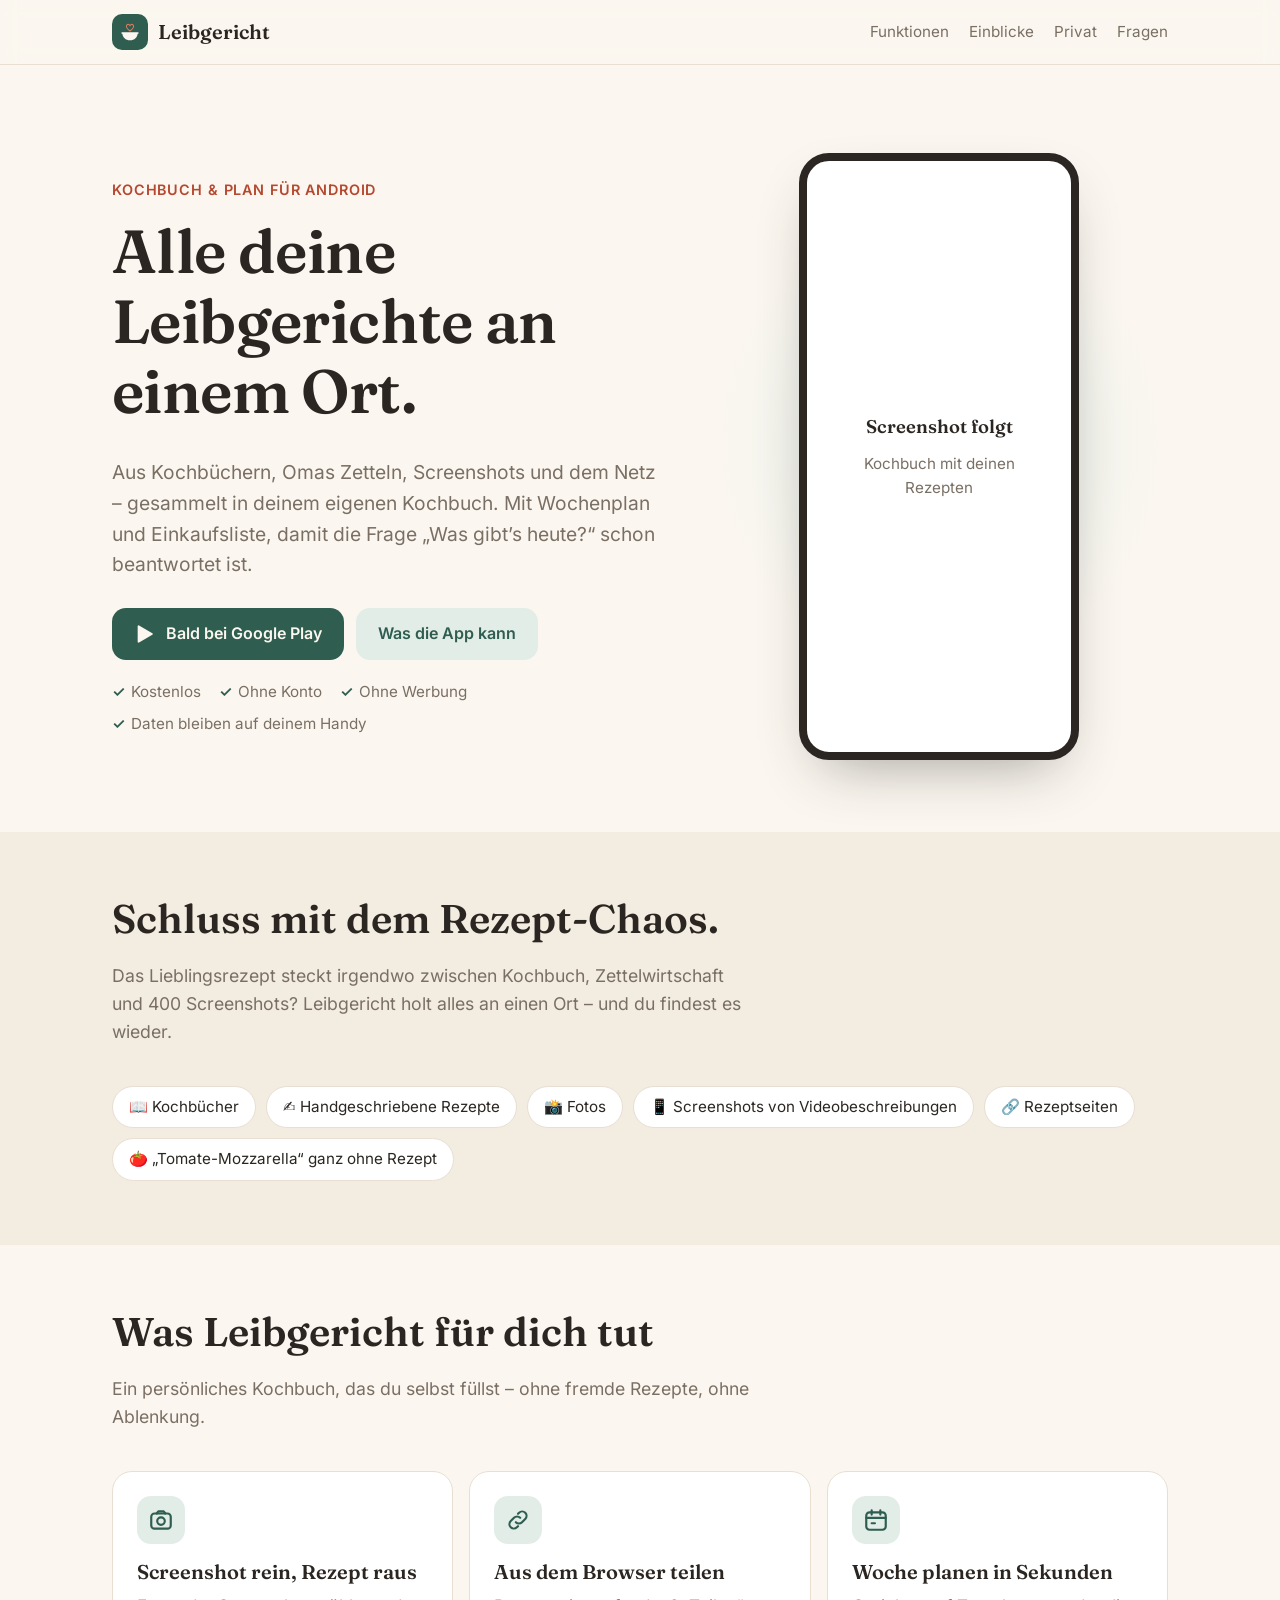
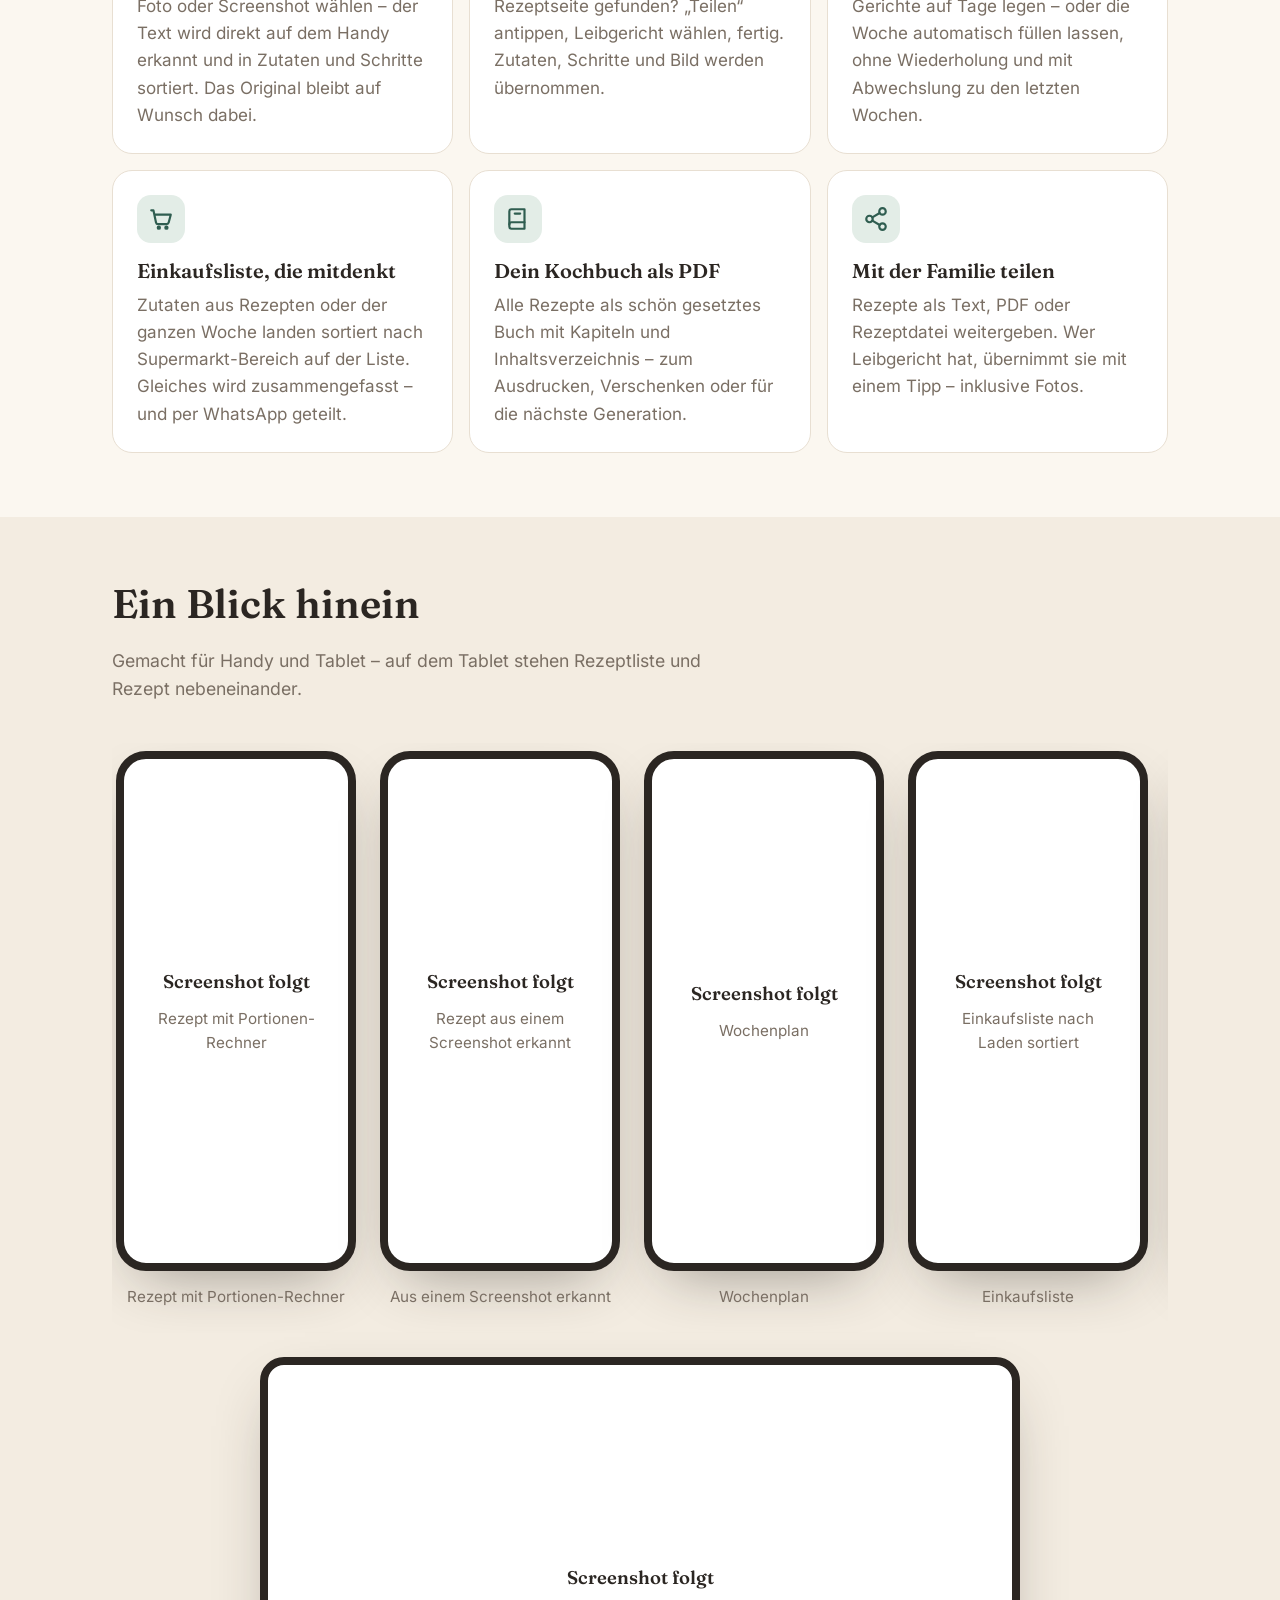
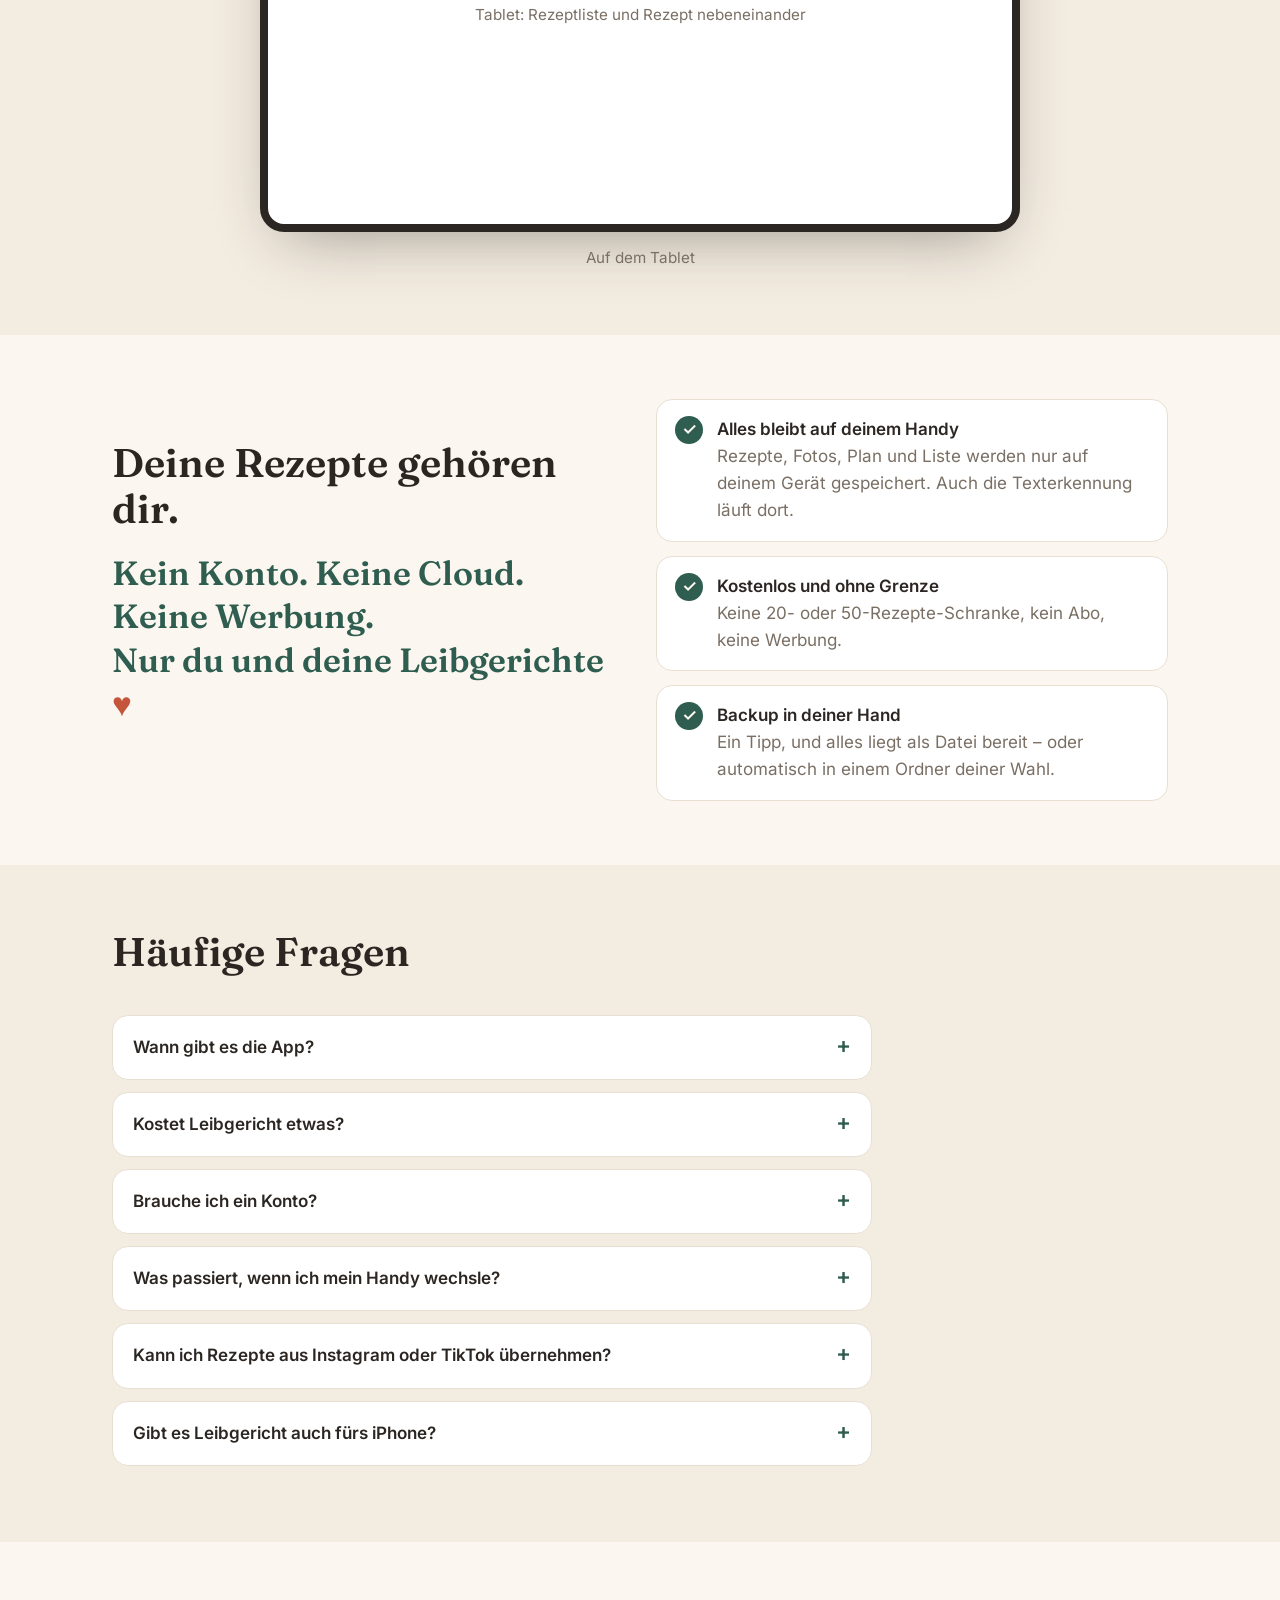
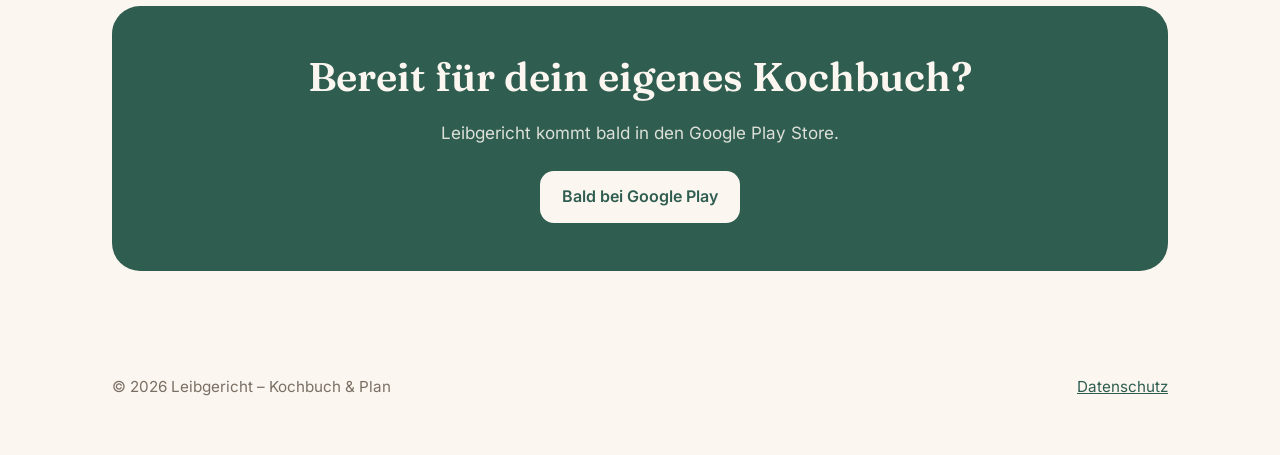
==== index.html @ 76343cdd "Erste Version der Landingpage und Datenschutzerklärung (Entwurf) Responsive Seite (Handy bis Desktop" ====
<!doctype html>
<html lang="de">
<head>
  <meta charset="utf-8">
  <meta name="viewport" content="width=device-width, initial-scale=1">
  <title>Leibgericht – Kochbuch &amp; Plan</title>
  <meta name="description" content="Alle deine Rezepte an einem Ort: aus Kochbüchern, Omas Zetteln, Screenshots und dem Netz. Mit Essensplan und Einkaufsliste. Privat, kostenlos, ohne Konto.">
  <meta name="theme-color" content="#2F5D50">
  <meta property="og:title" content="Leibgericht – Kochbuch & Plan">
  <meta property="og:description" content="Alle deine Rezepte an einem Ort. Mit Essensplan und Einkaufsliste. Privat, kostenlos, ohne Konto.">
  <meta property="og:image" content="assets/img/app-icon-512.png">
  <link rel="icon" href="assets/img/favicon.png" type="image/png">
  <link rel="apple-touch-icon" href="assets/img/app-icon-512.png">
  <link rel="stylesheet" href="assets/styles.css">
</head>
<body>
  <a class="skip-link" href="#inhalt">Zum Inhalt springen</a>

  <header class="site-header">
    <div class="container">
      <a class="brand" href="./"><img src="assets/img/app-icon.svg" alt="" width="36" height="36">Leibgericht</a>
      <nav class="site-nav" aria-label="Hauptnavigation">
        <a href="#funktionen">Funktionen</a>
        <a href="#einblicke">Einblicke</a>
        <a href="#privat">Privat</a>
        <a href="#fragen">Fragen</a>
      </nav>
    </div>
  </header>

  <main id="inhalt">
    <section class="hero">
      <div class="container">
        <div>
          <div class="eyebrow">Kochbuch &amp; Plan für Android</div>
          <h1>Alle deine Leibgerichte an einem Ort.</h1>
          <p class="hero-lead">Aus Kochbüchern, Omas Zetteln, Screenshots und dem Netz – gesammelt in deinem eigenen Kochbuch. Mit Wochenplan und Einkaufsliste, damit die Frage „Was gibt’s heute?“ schon beantwortet ist.</p>
          <div class="hero-actions">
            <!-- Sobald die App im Play Store ist: Link auf https://play.google.com/store/apps/details?id=io.github.linalarsson42.leibgericht setzen. -->
            <a class="button button-primary" href="#fragen" aria-disabled="true">
              <svg viewBox="0 0 24 24" fill="currentColor" aria-hidden="true"><path d="M4 3.5v17a1 1 0 0 0 1.5.87l14.5-8.5a1 1 0 0 0 0-1.74L5.5 2.63A1 1 0 0 0 4 3.5Z"/></svg>
              Bald bei Google Play
            </a>
            <a class="button button-secondary" href="#funktionen">Was die App kann</a>
          </div>
          <ul class="hero-facts">
            <li>Kostenlos</li>
            <li>Ohne Konto</li>
            <li>Ohne Werbung</li>
            <li>Daten bleiben auf deinem Handy</li>
          </ul>
        </div>
        <div class="hero-visual">
          <figure class="device phone">
            <!-- Platzhalter: durch <img src="assets/img/screenshots/kochbuch.png" alt="…"> ersetzen -->
            <div class="screen placeholder" role="img" aria-label="Platzhalter für einen Screenshot des Kochbuchs">
              <strong>Screenshot folgt</strong>
              Kochbuch mit deinen Rezepten
            </div>
          </figure>
        </div>
      </div>
    </section>

    <section class="section-muted" aria-labelledby="problem-titel">
      <div class="container">
        <div class="section-head">
          <h2 id="problem-titel">Schluss mit dem Rezept-Chaos.</h2>
          <p>Das Lieblingsrezept steckt irgendwo zwischen Kochbuch, Zettelwirtschaft und 400 Screenshots? Leibgericht holt alles an einen Ort – und du findest es wieder.</p>
        </div>
        <ul class="problem-sources" aria-label="Woher Rezepte kommen">
          <li>📖 Kochbücher</li>
          <li>✍️ Handgeschriebene Rezepte</li>
          <li>📸 Fotos</li>
          <li>📱 Screenshots von Videobeschreibungen</li>
          <li>🔗 Rezeptseiten</li>
          <li>🍅 „Tomate-Mozzarella“ ganz ohne Rezept</li>
        </ul>
      </div>
    </section>

    <section id="funktionen" aria-labelledby="funktionen-titel">
      <div class="container">
        <div class="section-head">
          <h2 id="funktionen-titel">Was Leibgericht für dich tut</h2>
          <p>Ein persönliches Kochbuch, das du selbst füllst – ohne fremde Rezepte, ohne Ablenkung.</p>
        </div>
        <div class="feature-grid">
          <article class="feature">
            <div class="icon"><svg viewBox="0 0 24 24" fill="none" stroke="currentColor" stroke-width="2" stroke-linecap="round" stroke-linejoin="round" aria-hidden="true"><rect x="3" y="6" width="18" height="14" rx="3"/><path d="M8 6l1.5-2h5L16 6"/><circle cx="12" cy="13" r="3.5"/></svg></div>
            <h3>Screenshot rein, Rezept raus</h3>
            <p>Foto oder Screenshot wählen – der Text wird direkt auf dem Handy erkannt und in Zutaten und Schritte sortiert. Das Original bleibt auf Wunsch dabei.</p>
          </article>
          <article class="feature">
            <div class="icon"><svg viewBox="0 0 24 24" fill="none" stroke="currentColor" stroke-width="2" stroke-linecap="round" stroke-linejoin="round" aria-hidden="true"><path d="M10 14a4 4 0 0 0 5.7 0l3-3a4 4 0 0 0-5.7-5.7l-1 1"/><path d="M14 10a4 4 0 0 0-5.7 0l-3 3a4 4 0 0 0 5.7 5.7l1-1"/></svg></div>
            <h3>Aus dem Browser teilen</h3>
            <p>Rezeptseite gefunden? „Teilen“ antippen, Leibgericht wählen, fertig. Zutaten, Schritte und Bild werden übernommen.</p>
          </article>
          <article class="feature">
            <div class="icon"><svg viewBox="0 0 24 24" fill="none" stroke="currentColor" stroke-width="2" stroke-linecap="round" stroke-linejoin="round" aria-hidden="true"><rect x="3" y="5" width="18" height="16" rx="3"/><path d="M3 10h18M8 3v4M16 3v4"/><path d="M8 15h3"/></svg></div>
            <h3>Woche planen in Sekunden</h3>
            <p>Gerichte auf Tage legen – oder die Woche automatisch füllen lassen, ohne Wiederholung und mit Abwechslung zu den letzten Wochen.</p>
          </article>
          <article class="feature">
            <div class="icon"><svg viewBox="0 0 24 24" fill="none" stroke="currentColor" stroke-width="2" stroke-linecap="round" stroke-linejoin="round" aria-hidden="true"><path d="M3 4h2l2.4 11.2a2 2 0 0 0 2 1.6h7.7a2 2 0 0 0 2-1.5L21 8H6.2"/><circle cx="10" cy="20" r="1"/><circle cx="17" cy="20" r="1"/></svg></div>
            <h3>Einkaufsliste, die mitdenkt</h3>
            <p>Zutaten aus Rezepten oder der ganzen Woche landen sortiert nach Supermarkt-Bereich auf der Liste. Gleiches wird zusammengefasst – und per WhatsApp geteilt.</p>
          </article>
          <article class="feature">
            <div class="icon"><svg viewBox="0 0 24 24" fill="none" stroke="currentColor" stroke-width="2" stroke-linecap="round" stroke-linejoin="round" aria-hidden="true"><path d="M4 5a2 2 0 0 1 2-2h12v18H6a2 2 0 0 1-2-2Z"/><path d="M4 17a2 2 0 0 1 2-2h12"/><path d="M9 7h5"/></svg></div>
            <h3>Dein Kochbuch als PDF</h3>
            <p>Alle Rezepte als schön gesetztes Buch mit Kapiteln und Inhaltsverzeichnis – zum Ausdrucken, Verschenken oder für die nächste Generation.</p>
          </article>
          <article class="feature">
            <div class="icon"><svg viewBox="0 0 24 24" fill="none" stroke="currentColor" stroke-width="2" stroke-linecap="round" stroke-linejoin="round" aria-hidden="true"><circle cx="18" cy="5" r="3"/><circle cx="6" cy="12" r="3"/><circle cx="18" cy="19" r="3"/><path d="M8.6 13.5l6.8 4M15.4 6.5l-6.8 4"/></svg></div>
            <h3>Mit der Familie teilen</h3>
            <p>Rezepte als Text, PDF oder Rezeptdatei weitergeben. Wer Leibgericht hat, übernimmt sie mit einem Tipp – inklusive Fotos.</p>
          </article>
        </div>
      </div>
    </section>

    <section id="einblicke" class="section-muted" aria-labelledby="einblicke-titel">
      <div class="container">
        <div class="section-head">
          <h2 id="einblicke-titel">Ein Blick hinein</h2>
          <p>Gemacht für Handy und Tablet – auf dem Tablet stehen Rezeptliste und Rezept nebeneinander.</p>
        </div>
        <div class="gallery" role="list">
          <!-- Platzhalter: jeweils durch <img src="assets/img/screenshots/…png" alt="…"> ersetzen -->
          <figure class="device phone" role="listitem">
            <div class="screen placeholder" role="img" aria-label="Platzhalter: Rezeptansicht"><strong>Screenshot folgt</strong>Rezept mit Portionen-Rechner</div>
            <figcaption>Rezept mit Portionen-Rechner</figcaption>
          </figure>
          <figure class="device phone" role="listitem">
            <div class="screen placeholder" role="img" aria-label="Platzhalter: Foto-Import"><strong>Screenshot folgt</strong>Rezept aus einem Screenshot erkannt</div>
            <figcaption>Aus einem Screenshot erkannt</figcaption>
          </figure>
          <figure class="device phone" role="listitem">
            <div class="screen placeholder" role="img" aria-label="Platzhalter: Wochenplan"><strong>Screenshot folgt</strong>Wochenplan</div>
            <figcaption>Wochenplan</figcaption>
          </figure>
          <figure class="device phone" role="listitem">
            <div class="screen placeholder" role="img" aria-label="Platzhalter: Einkaufsliste"><strong>Screenshot folgt</strong>Einkaufsliste nach Laden sortiert</div>
            <figcaption>Einkaufsliste</figcaption>
          </figure>
          <figure class="device phone" role="listitem">
            <div class="screen placeholder" role="img" aria-label="Platzhalter: Kochmodus"><strong>Screenshot folgt</strong>Kochmodus mit großer Schrift</div>
            <figcaption>Kochmodus</figcaption>
          </figure>
        </div>
        <div class="tablet-showcase">
          <figure class="device tablet">
            <div class="screen placeholder" role="img" aria-label="Platzhalter: Tablet-Ansicht"><strong>Screenshot folgt</strong>Tablet: Rezeptliste und Rezept nebeneinander</div>
            <figcaption>Auf dem Tablet</figcaption>
          </figure>
        </div>
      </div>
    </section>

    <section id="privat" aria-labelledby="privat-titel">
      <div class="container privacy">
        <div>
          <h2 id="privat-titel">Deine Rezepte gehören dir.</h2>
          <p class="privacy-quote">Kein Konto. Keine Cloud. Keine Werbung.<br>Nur du und deine Leibgerichte <span class="heart">♥</span></p>
        </div>
        <ul class="privacy-list">
          <li><span class="check" aria-hidden="true">✓</span><div><strong>Alles bleibt auf deinem Handy</strong><span>Rezepte, Fotos, Plan und Liste werden nur auf deinem Gerät gespeichert. Auch die Texterkennung läuft dort.</span></div></li>
          <li><span class="check" aria-hidden="true">✓</span><div><strong>Kostenlos und ohne Grenze</strong><span>Keine 20- oder 50-Rezepte-Schranke, kein Abo, keine Werbung.</span></div></li>
          <li><span class="check" aria-hidden="true">✓</span><div><strong>Backup in deiner Hand</strong><span>Ein Tipp, und alles liegt als Datei bereit – oder automatisch in einem Ordner deiner Wahl.</span></div></li>
        </ul>
      </div>
    </section>

    <section id="fragen" class="section-muted" aria-labelledby="fragen-titel">
      <div class="container">
        <div class="section-head">
          <h2 id="fragen-titel">Häufige Fragen</h2>
        </div>
        <div class="faq">
          <details>
            <summary>Wann gibt es die App?</summary>
            <p>Leibgericht ist gerade in der Testphase und kommt danach in den Google Play Store. Diese Seite wird dann aktualisiert.</p>
          </details>
          <details>
            <summary>Kostet Leibgericht etwas?</summary>
            <p>Nein. Die App ist kostenlos, ohne Werbung, ohne Abo und ohne Begrenzung der Rezeptanzahl.</p>
          </details>
          <details>
            <summary>Brauche ich ein Konto?</summary>
            <p>Nein. Du öffnest die App und legst los. Es gibt keine Anmeldung und keinen Server, auf dem deine Daten liegen.</p>
          </details>
          <details>
            <summary>Was passiert, wenn ich mein Handy wechsle?</summary>
            <p>Erstelle in der App ein Backup – einmalig oder automatisch in einen Ordner deiner Wahl – und spiele es auf dem neuen Handy wieder ein. Zusätzlich sichert Android die Rezepttexte im Google-Backup deines Geräts.</p>
          </details>
          <details>
            <summary>Kann ich Rezepte aus Instagram oder TikTok übernehmen?</summary>
            <p>Ja, über einen Screenshot der Videobeschreibung. Leibgericht erkennt den Text und macht daraus ein Rezept. Reine Links speichert die App bewusst nicht, denn wenn das Video verschwindet, wäre auch das Rezept weg.</p>
          </details>
          <details>
            <summary>Gibt es Leibgericht auch fürs iPhone?</summary>
            <p>Vorerst nur für Android (Handy und Tablet).</p>
          </details>
        </div>
      </div>
    </section>

    <section class="cta" aria-labelledby="cta-titel">
      <div class="container">
        <h2 id="cta-titel">Bereit für dein eigenes Kochbuch?</h2>
        <p>Leibgericht kommt bald in den Google Play Store.</p>
        <a class="button" href="#fragen" aria-disabled="true">Bald bei Google Play</a>
      </div>
    </section>
  </main>

  <footer class="site-footer">
    <div class="container">
      <span>© 2026 Leibgericht – Kochbuch &amp; Plan</span>
      <nav aria-label="Rechtliches">
        <a href="datenschutz.html">Datenschutz</a>
      </nav>
    </div>
  </footer>
</body>
</html>
---- assets/styles.css ----
/* Leibgericht – Website. Farben wie in der App (hell/dunkel). Schriften lokal
   eingebunden, damit beim Besuch keine Daten an Dritte (z. B. Google) gehen. */

@font-face { font-family: 'Fraunces'; src: url('fonts/Fraunces_600SemiBold.ttf') format('truetype'); font-weight: 600; font-display: swap; }
@font-face { font-family: 'Inter'; src: url('fonts/Inter_400Regular.ttf') format('truetype'); font-weight: 400; font-display: swap; }
@font-face { font-family: 'Inter'; src: url('fonts/Inter_600SemiBold.ttf') format('truetype'); font-weight: 600; font-display: swap; }

:root {
  --background: #FBF7F0;
  --surface: #FFFFFF;
  --surface-muted: #F3ECE1;
  --border: #E8DFD2;
  --text: #2B2622;
  --text-muted: #7A6F64;
  --primary: #2F5D50;
  --on-primary: #FBF7F0;
  --primary-soft: #E3EDE7;
  --accent: #C4553B;
  --accent-text: #B5482F;
  --accent-soft: #F7E3DC;
  --radius: 20px;
  --max-width: 1120px;
  color-scheme: light;
}

@media (prefers-color-scheme: dark) {
  :root {
    --background: #161412;
    --surface: #211E1B;
    --surface-muted: #2B2723;
    --border: #3A342E;
    --text: #F3EEE7;
    --text-muted: #A89E92;
    --primary: #8FC4A6;
    --on-primary: #161412;
    --primary-soft: #22332B;
    --accent: #E07A5F;
    --accent-text: #E8907A;
    --accent-soft: #3A2620;
    color-scheme: dark;
  }
}

* { box-sizing: border-box; }
html { scroll-behavior: smooth; }
body {
  margin: 0;
  background: var(--background);
  color: var(--text);
  font-family: 'Inter', system-ui, -apple-system, 'Segoe UI', Roboto, sans-serif;
  font-size: 17px;
  line-height: 1.6;
  -webkit-font-smoothing: antialiased;
}
img { max-width: 100%; display: block; }
a { color: var(--primary); }
h1, h2, h3 { font-family: 'Fraunces', Georgia, serif; font-weight: 600; line-height: 1.15; margin: 0 0 0.5em; }
h1 { font-size: clamp(2.3rem, 5.5vw, 3.8rem); letter-spacing: -0.01em; }
h2 { font-size: clamp(1.7rem, 3.6vw, 2.5rem); }
h3 { font-size: 1.25rem; }
p { margin: 0 0 1em; }

.container { width: 100%; max-width: var(--max-width); margin: 0 auto; padding: 0 16px; }
@media (min-width: 720px) { .container { padding: 0 32px; } }

.skip-link { position: absolute; left: -999px; top: 8px; background: var(--primary); color: var(--on-primary); padding: 8px 16px; border-radius: 8px; }
.skip-link:focus { left: 16px; z-index: 10; }

/* Kopfzeile */
.site-header { position: sticky; top: 0; z-index: 5; background: color-mix(in srgb, var(--background) 88%, transparent); backdrop-filter: blur(10px); border-bottom: 1px solid var(--border); }
.site-header .container { display: flex; align-items: center; justify-content: space-between; height: 64px; gap: 16px; }
.brand { display: flex; align-items: center; gap: 10px; text-decoration: none; color: var(--text); font-family: 'Fraunces', Georgia, serif; font-size: 1.25rem; }
.brand img { width: 36px; height: 36px; border-radius: 10px; }
.site-nav { display: flex; gap: 20px; }
.site-nav a { color: var(--text-muted); text-decoration: none; font-size: 0.95rem; }
.site-nav a:hover { color: var(--text); }
@media (max-width: 640px) { .site-nav { display: none; } }

/* Buttons */
.button { display: inline-flex; align-items: center; gap: 10px; min-height: 52px; padding: 0 22px; border-radius: 14px; font-weight: 600; text-decoration: none; border: 0; font-size: 1rem; }
.button-primary { background: var(--primary); color: var(--on-primary); }
.button-secondary { background: var(--primary-soft); color: var(--primary); }
.button[aria-disabled="true"] { cursor: default; }
.button svg { width: 22px; height: 22px; }

/* Hero */
.hero { padding: 56px 0 40px; overflow: hidden; }
.hero .container { display: grid; gap: 40px; align-items: center; }
@media (min-width: 900px) { .hero .container { grid-template-columns: 1.1fr 0.9fr; } .hero { padding: 88px 0 72px; } }
.eyebrow { display: inline-flex; align-items: center; gap: 8px; color: var(--accent-text); font-weight: 600; font-size: 0.9rem; letter-spacing: 0.06em; text-transform: uppercase; margin-bottom: 16px; }
.hero-lead { font-size: 1.2rem; color: var(--text-muted); max-width: 34em; }
.hero-actions { display: flex; flex-wrap: wrap; gap: 12px; margin: 28px 0 20px; }
.hero-facts { display: flex; flex-wrap: wrap; gap: 8px 18px; padding: 0; margin: 0; list-style: none; color: var(--text-muted); font-size: 0.95rem; }
.hero-facts li::before { content: '✓'; color: var(--primary); font-weight: 600; margin-right: 6px; }
.hero-visual { position: relative; display: flex; justify-content: center; }
.hero-visual::before { content: ''; position: absolute; inset: 8% 2% auto; height: 80%; border-radius: 50%; background: radial-gradient(circle, var(--primary-soft) 0%, transparent 70%); z-index: 0; }

/* Geräte-Rahmen mit Screenshot-Platzhaltern */
.device { position: relative; z-index: 1; margin: 0; }
.device .screen { border-radius: 30px; border: 8px solid var(--text); background: var(--surface); overflow: hidden; box-shadow: 0 24px 60px -24px rgba(43, 38, 34, 0.45); }
.device.phone .screen { width: min(280px, 72vw); aspect-ratio: 9 / 19.5; }
.device.tablet { width: min(760px, 100%); }
.device.tablet .screen { width: 100%; aspect-ratio: 16 / 10; border-radius: 24px; }
.device img { width: 100%; height: 100%; object-fit: cover; }
.placeholder { display: flex; flex-direction: column; align-items: center; justify-content: center; gap: 10px; text-align: center; padding: 24px; color: var(--text-muted); background: repeating-linear-gradient(135deg, var(--surface-muted) 0 12px, var(--surface) 12px 24px); font-size: 0.95rem; }
.placeholder strong { color: var(--text); font-family: 'Fraunces', Georgia, serif; font-size: 1.15rem; font-weight: 600; }
.device figcaption { text-align: center; margin-top: 14px; color: var(--text-muted); font-size: 0.95rem; }

/* Abschnitte */
section { padding: 64px 0; }
.section-muted { background: var(--surface-muted); }
.section-head { max-width: 640px; margin-bottom: 40px; }
.section-head p { color: var(--text-muted); font-size: 1.1rem; }

.problem-sources { display: flex; flex-wrap: wrap; gap: 10px; margin: 24px 0 0; padding: 0; list-style: none; }
.problem-sources li { background: var(--surface); border: 1px solid var(--border); border-radius: 999px; padding: 8px 16px; font-size: 0.95rem; }

.feature-grid { display: grid; gap: 16px; grid-template-columns: 1fr; }
@media (min-width: 640px) { .feature-grid { grid-template-columns: repeat(2, 1fr); } }
@media (min-width: 980px) { .feature-grid { grid-template-columns: repeat(3, 1fr); } }
.feature { background: var(--surface); border: 1px solid var(--border); border-radius: var(--radius); padding: 24px; }
.feature .icon { width: 48px; height: 48px; border-radius: 14px; background: var(--primary-soft); color: var(--primary); display: flex; align-items: center; justify-content: center; margin-bottom: 16px; }
.feature .icon svg { width: 26px; height: 26px; }
.feature p { color: var(--text-muted); margin: 0; }

.gallery { display: flex; gap: 24px; overflow-x: auto; padding: 8px 4px 24px; scroll-snap-type: x mandatory; }
.gallery .device { scroll-snap-align: center; flex: 0 0 auto; }
.gallery .device.phone .screen { width: 240px; }
.tablet-showcase { display: flex; justify-content: center; margin-top: 24px; }

.privacy { display: grid; gap: 32px; align-items: center; }
@media (min-width: 900px) { .privacy { grid-template-columns: 1fr 1fr; } }
.privacy-list { list-style: none; padding: 0; margin: 0; display: grid; gap: 14px; }
.privacy-list li { display: flex; gap: 14px; align-items: flex-start; background: var(--surface); border: 1px solid var(--border); border-radius: 16px; padding: 16px 18px; }
.privacy-list .check { flex: 0 0 28px; height: 28px; border-radius: 50%; background: var(--primary); color: var(--on-primary); display: flex; align-items: center; justify-content: center; font-weight: 600; }
.privacy-list strong { display: block; }
.privacy-list span { color: var(--text-muted); }
.privacy-quote { font-family: 'Fraunces', Georgia, serif; font-size: clamp(1.5rem, 3vw, 2.1rem); line-height: 1.3; color: var(--primary); }
.privacy-quote .heart { color: var(--accent); }

.faq { max-width: 760px; }
.faq details { background: var(--surface); border: 1px solid var(--border); border-radius: 16px; padding: 4px 20px; margin-bottom: 12px; }
.faq summary { cursor: pointer; font-weight: 600; padding: 14px 0; list-style: none; display: flex; justify-content: space-between; gap: 16px; }
.faq summary::-webkit-details-marker { display: none; }
.faq summary::after { content: '+'; color: var(--primary); font-size: 1.4rem; line-height: 1; }
.faq details[open] summary::after { content: '–'; }
.faq details p { color: var(--text-muted); }

.cta { text-align: center; }
.cta .container { background: var(--primary); color: var(--on-primary); border-radius: 28px; padding: 48px 24px; max-width: calc(var(--max-width) - 64px); }
.cta h2 { color: var(--on-primary); }
.cta p { opacity: 0.85; max-width: 34em; margin: 0 auto 24px; }
.cta .button { background: var(--on-primary); color: var(--primary); }

.site-footer { padding: 40px 0 56px; color: var(--text-muted); font-size: 0.95rem; }
.site-footer .container { display: flex; flex-wrap: wrap; justify-content: space-between; gap: 16px; }
.site-footer nav { display: flex; gap: 20px; }

/* Rechtstexte */
.legal { padding: 48px 0 72px; }
.legal .container { max-width: 760px; }
.legal h2 { font-size: 1.5rem; margin-top: 2em; }
.legal .draft-note { background: var(--accent-soft); border-radius: 14px; padding: 14px 18px; color: var(--text); }

@media (prefers-reduced-motion: reduce) { html { scroll-behavior: auto; } }
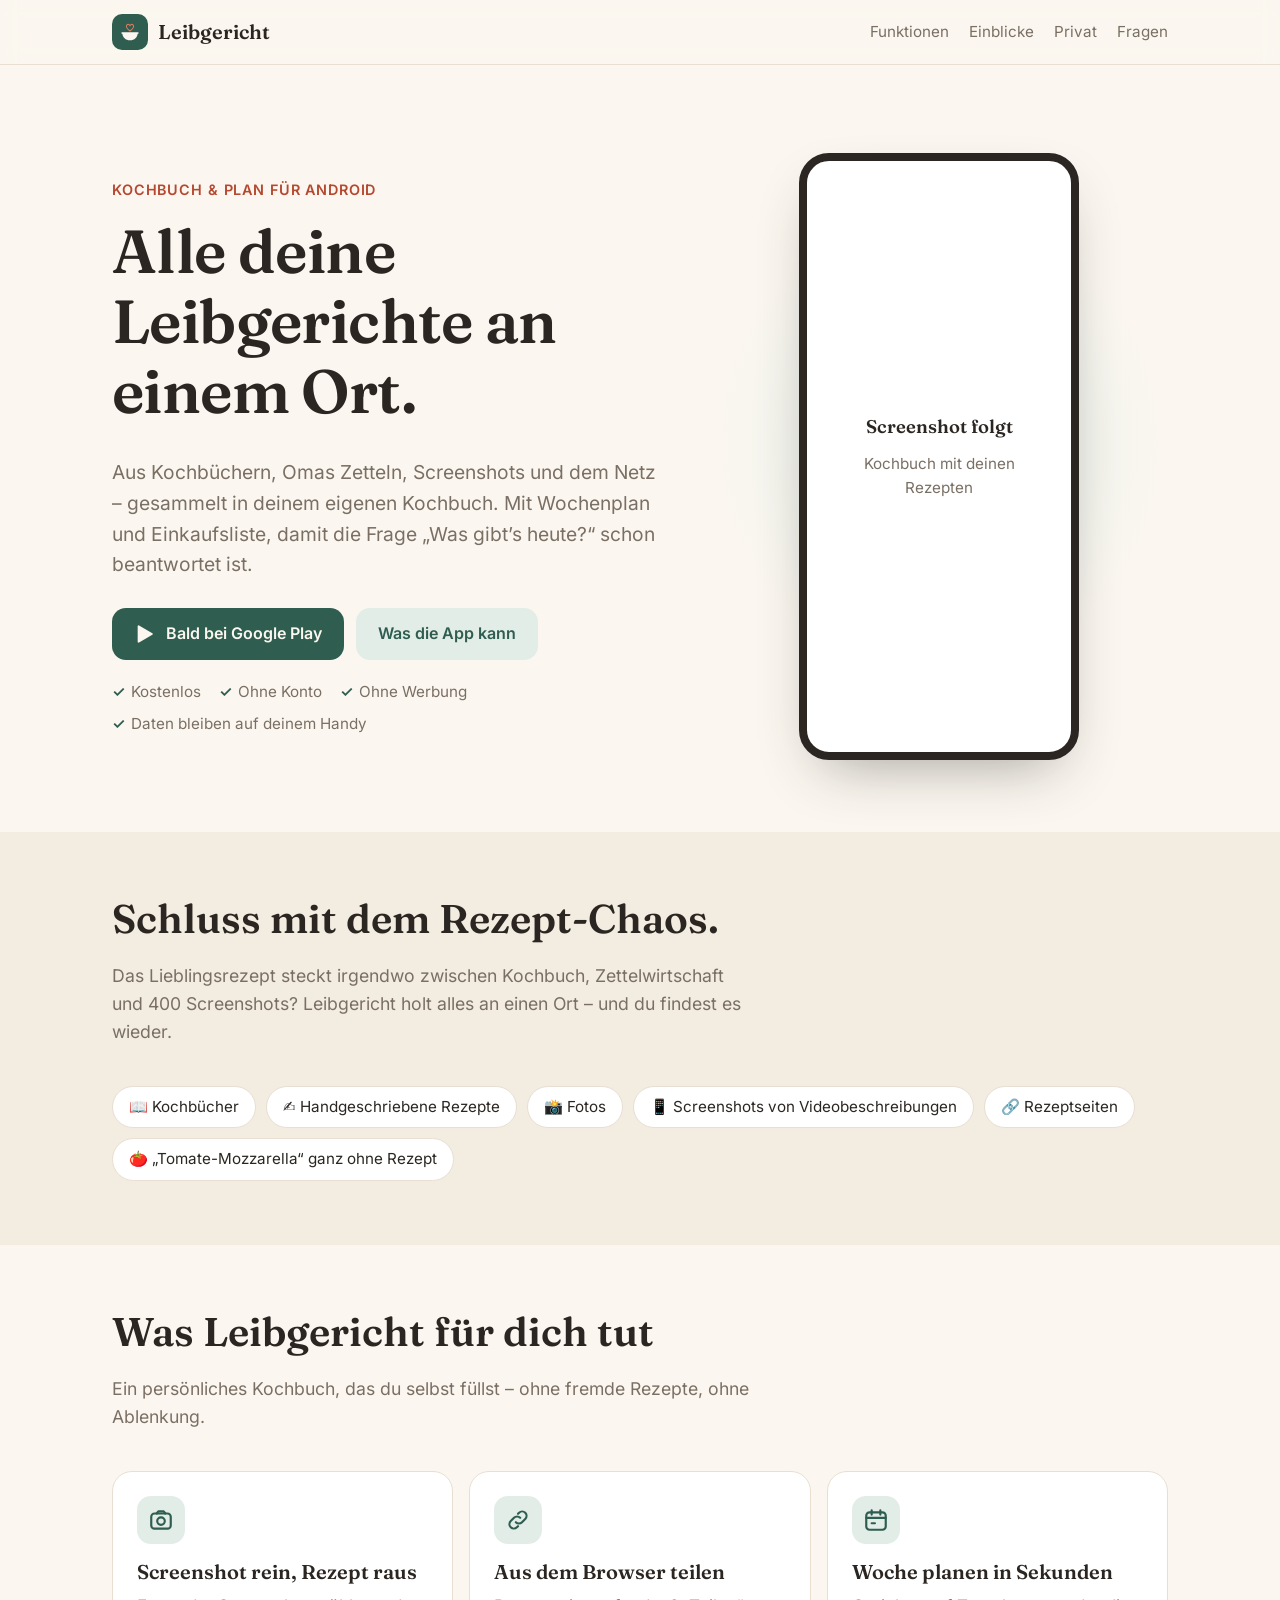
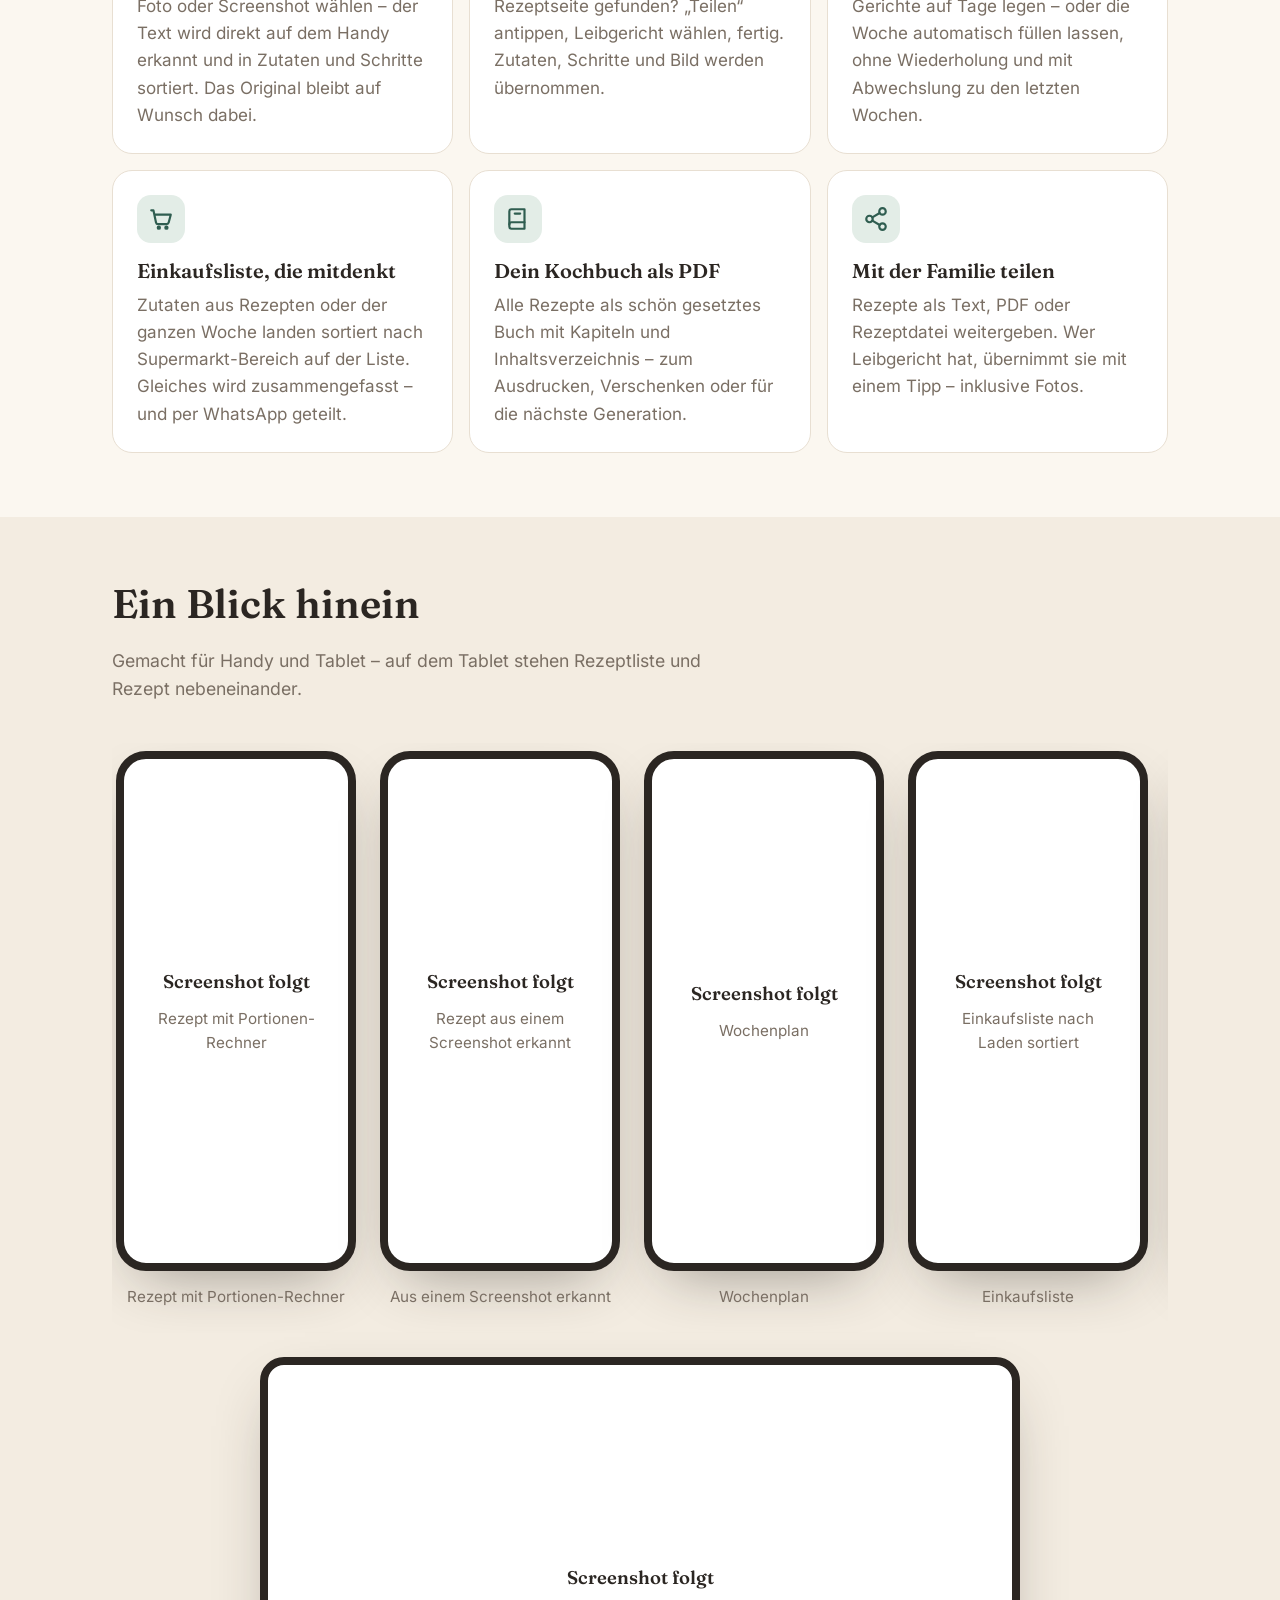
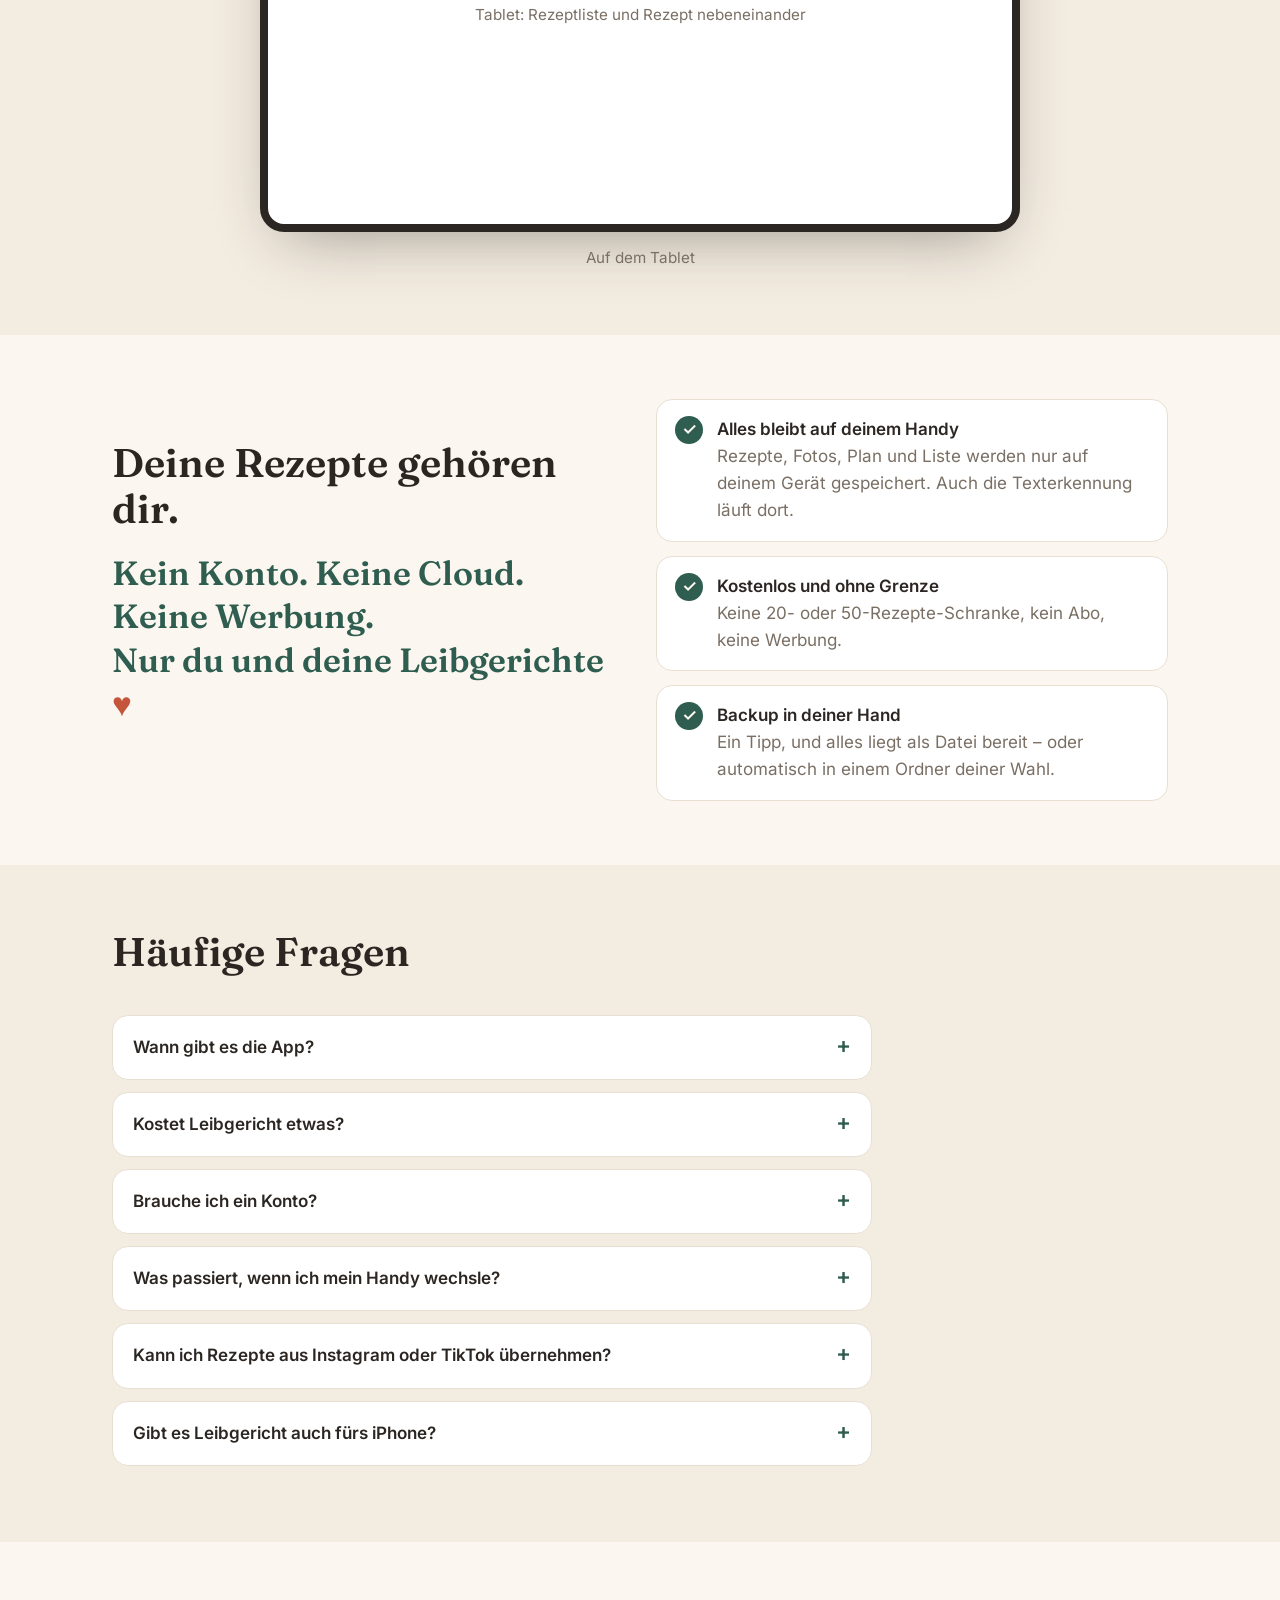
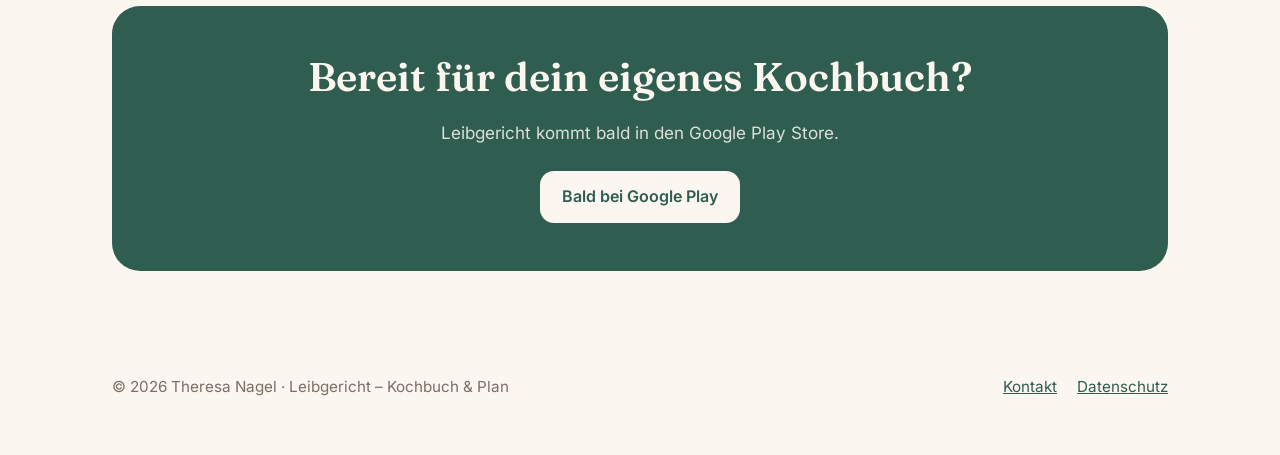
==== commit 6b3a4b7b: "docs(privacy): add contact address and feedback by e-mail Co-Authored-By: Claude Opus 5.5 <noreply@a" ====
--- a/index.html
+++ b/index.html
@@ -217,8 +217,9 @@
 
   <footer class="site-footer">
     <div class="container">
-      <span>© 2026 Leibgericht – Kochbuch &amp; Plan</span>
+      <span>© 2026 Theresa Nagel · Leibgericht – Kochbuch &amp; Plan</span>
       <nav aria-label="Rechtliches">
+        <a href="mailto:linalarsson.dev+leibgericht@gmail.com">Kontakt</a>
         <a href="datenschutz.html">Datenschutz</a>
       </nav>
     </div>
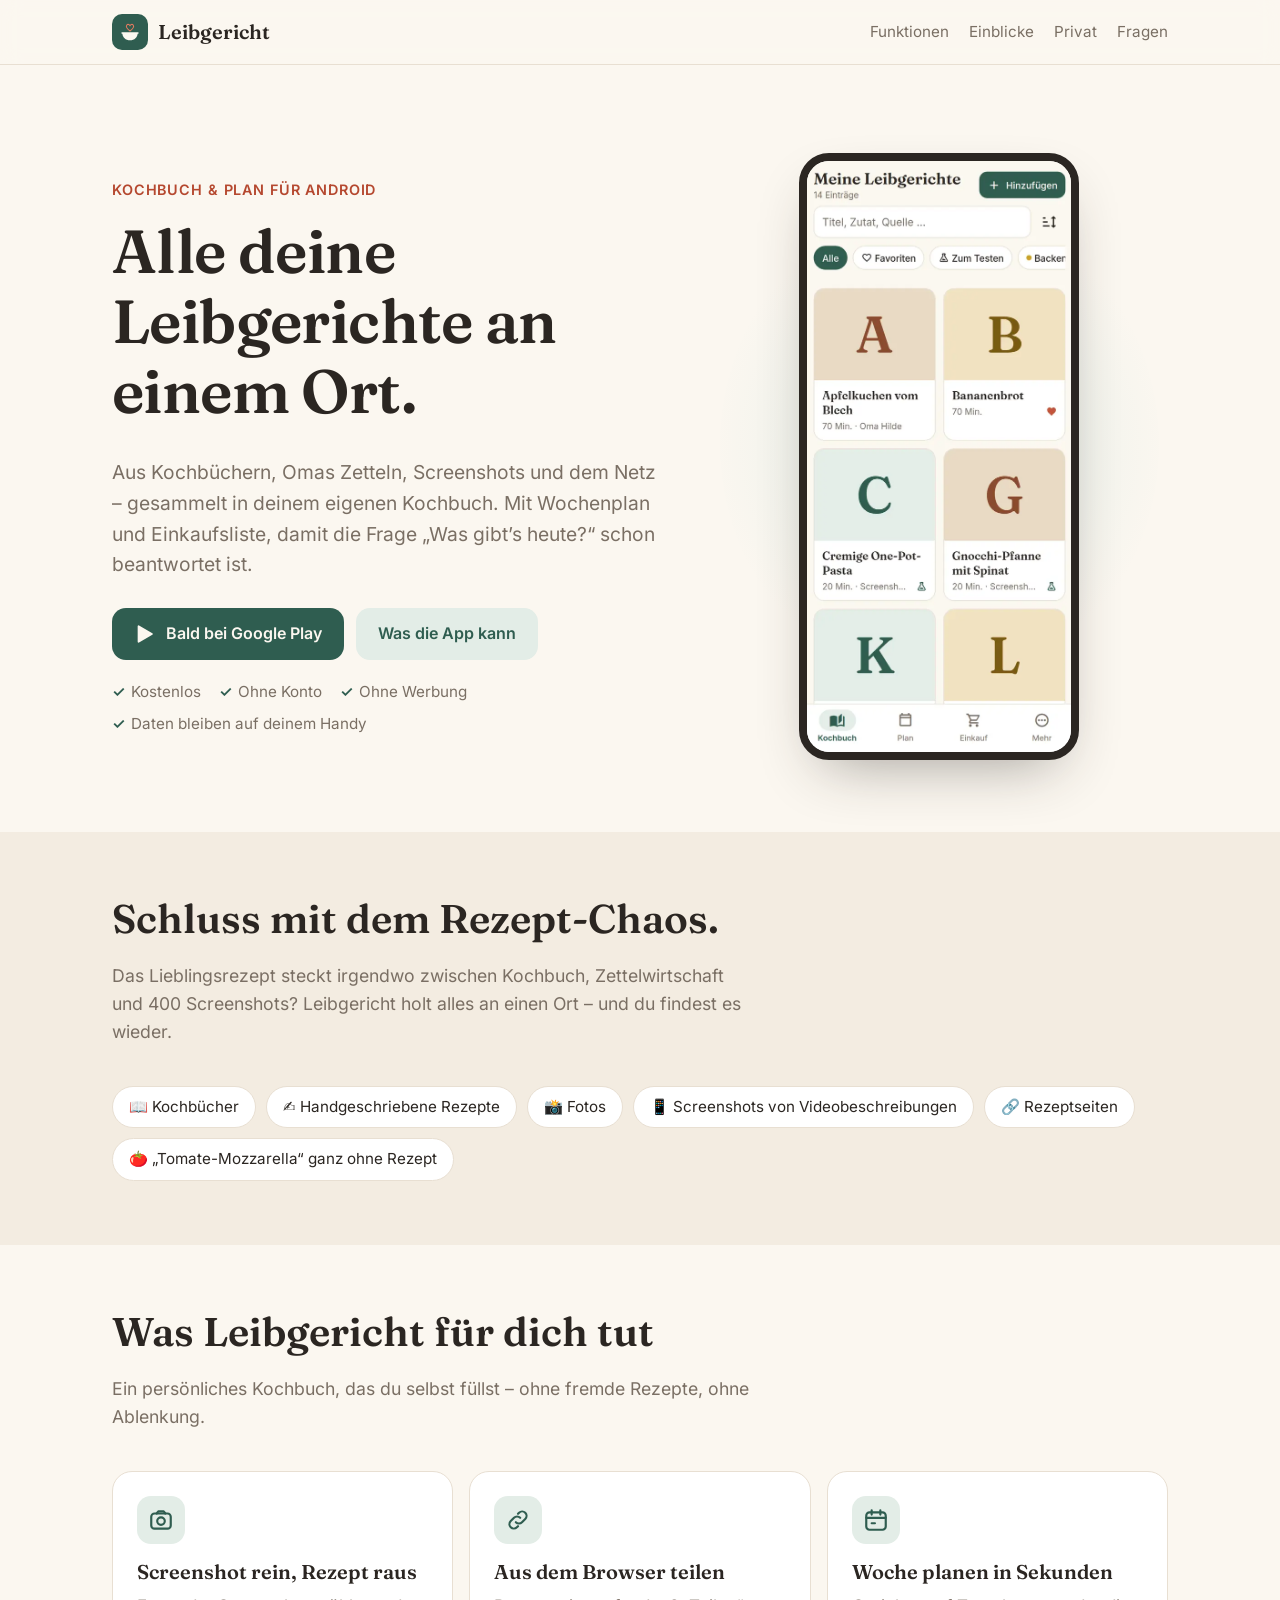
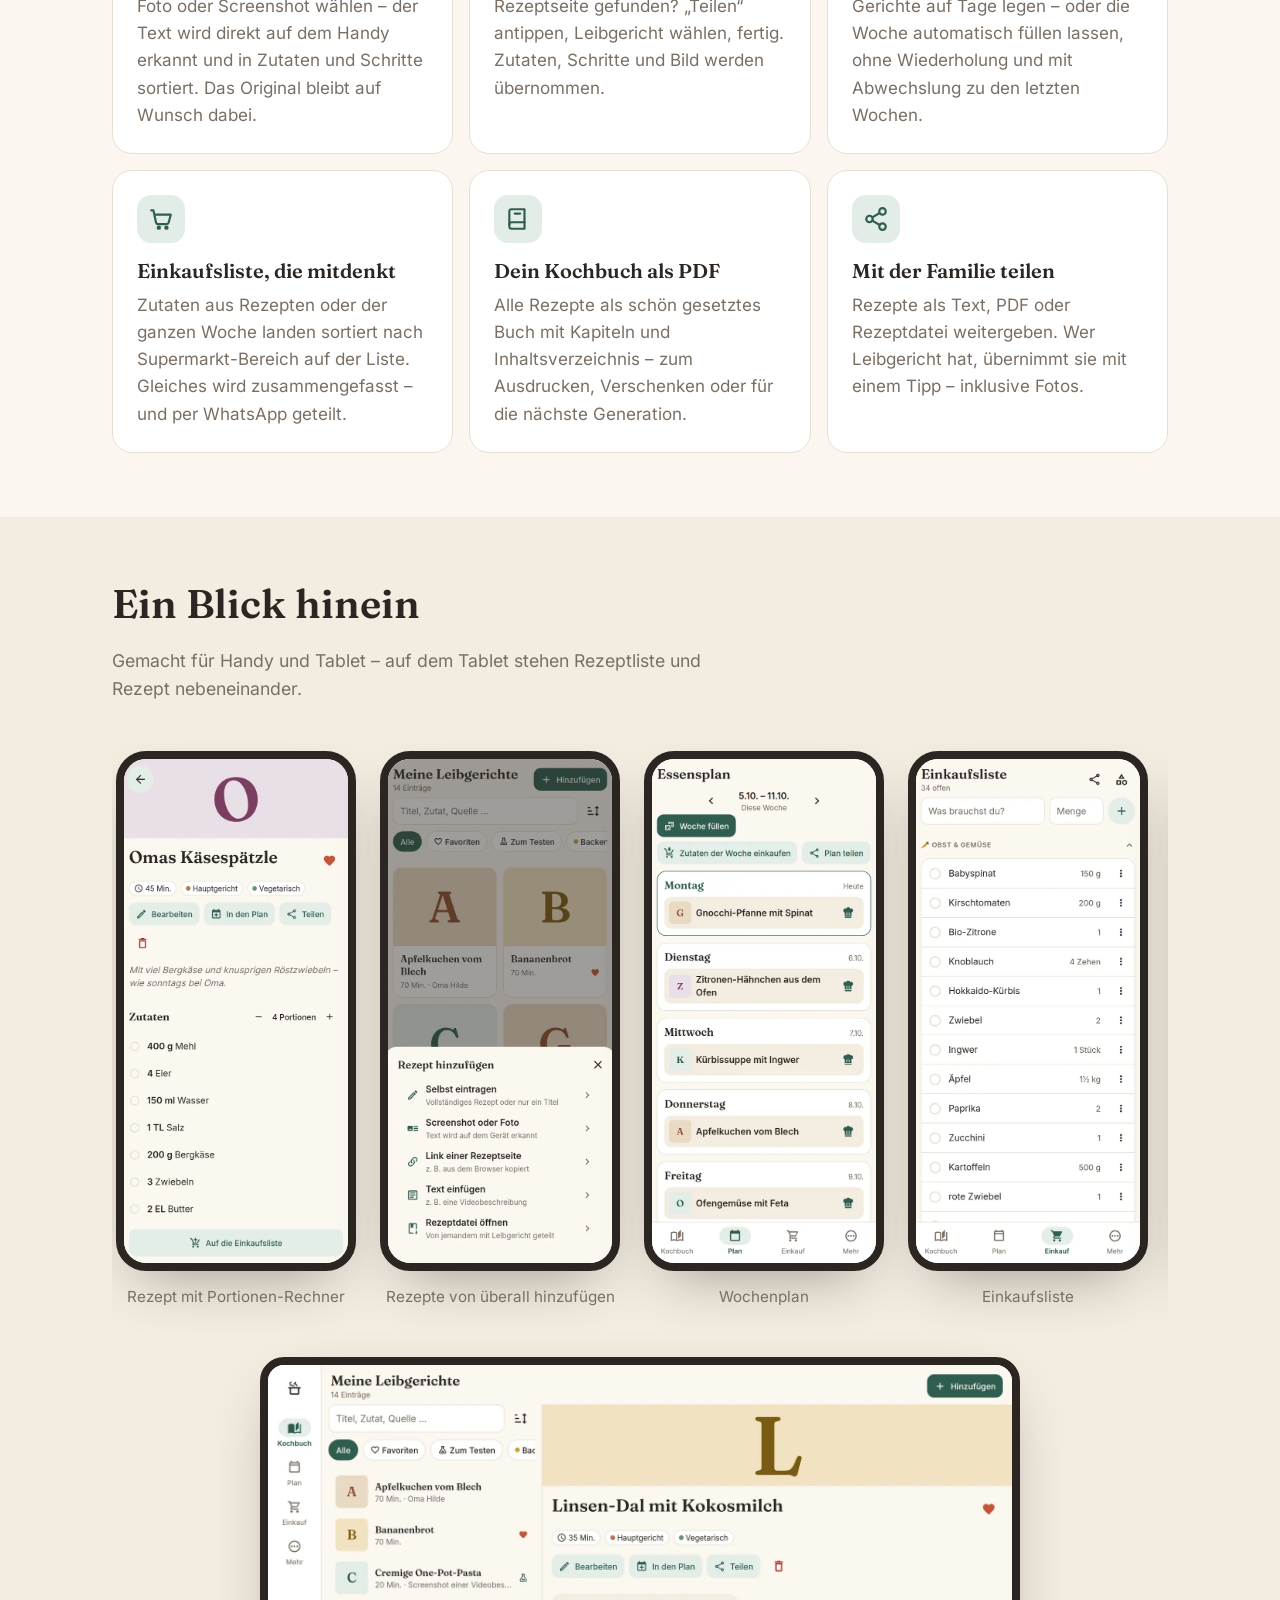
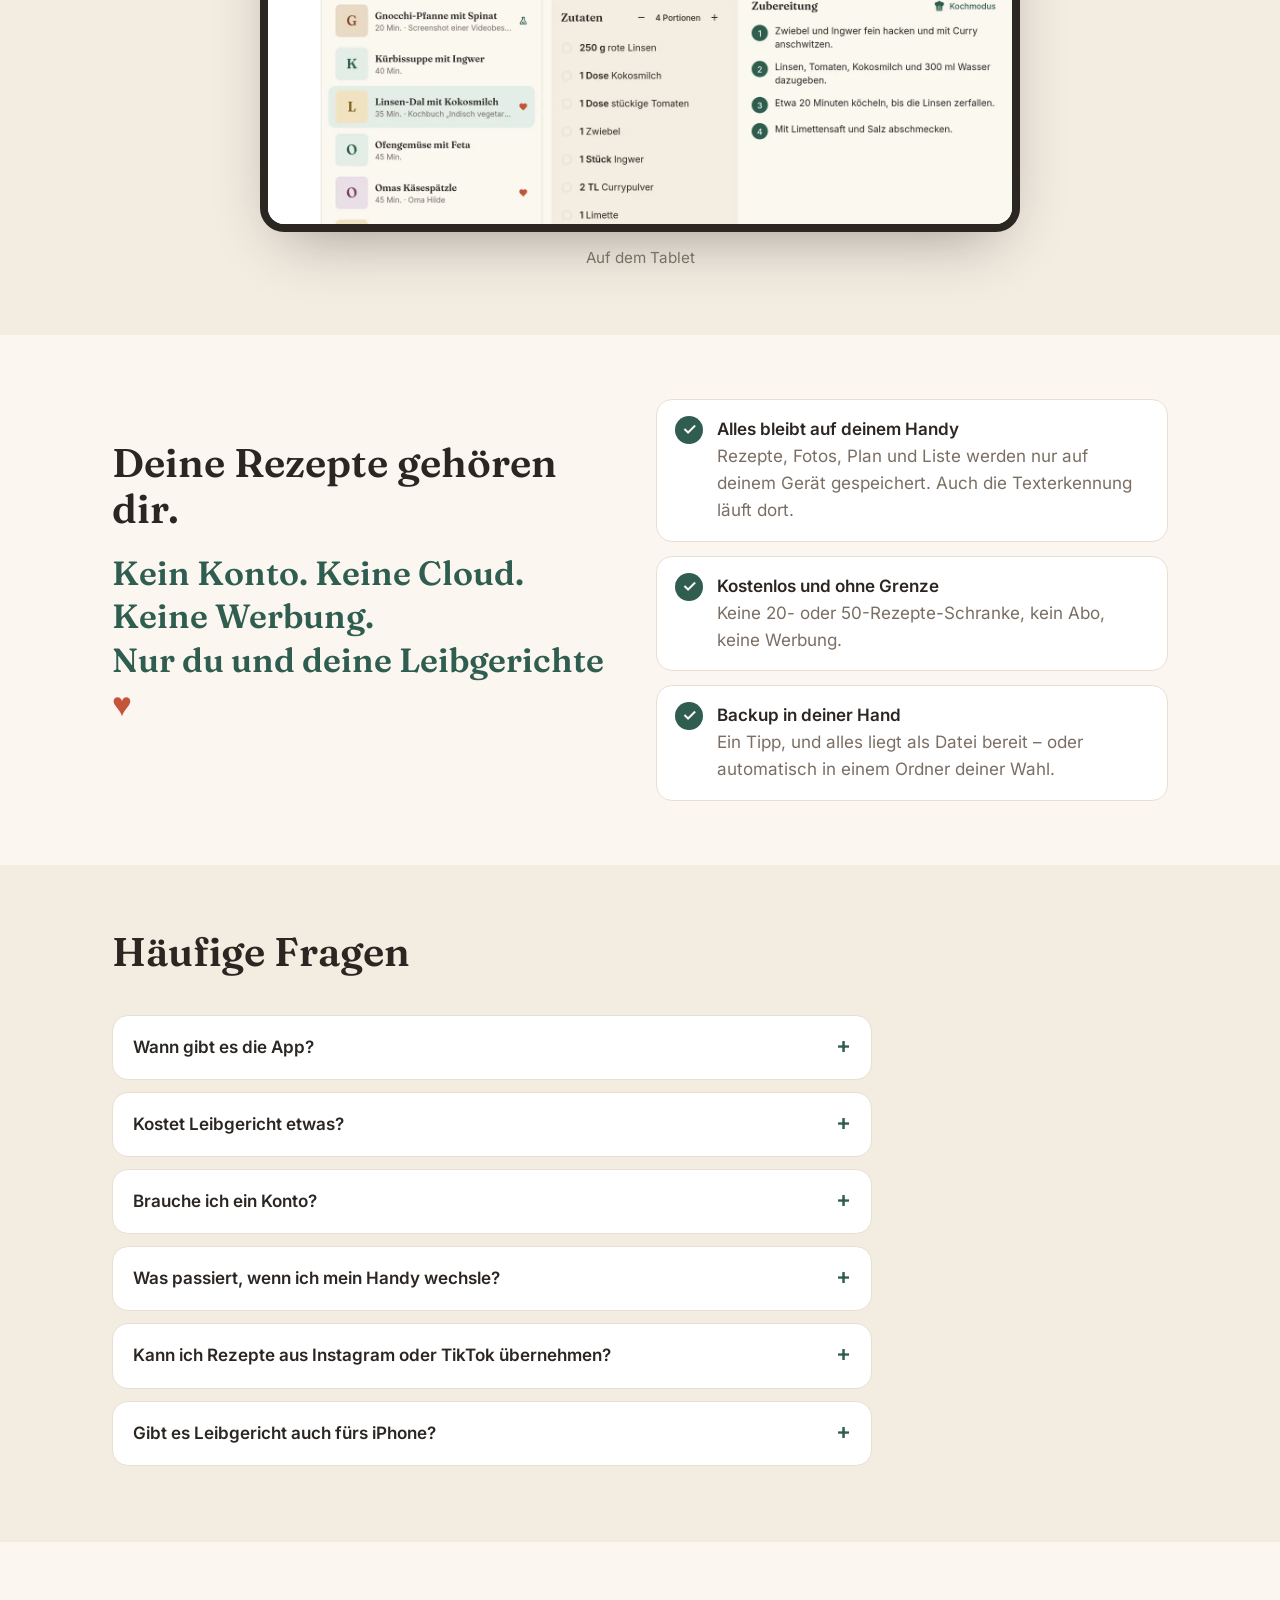
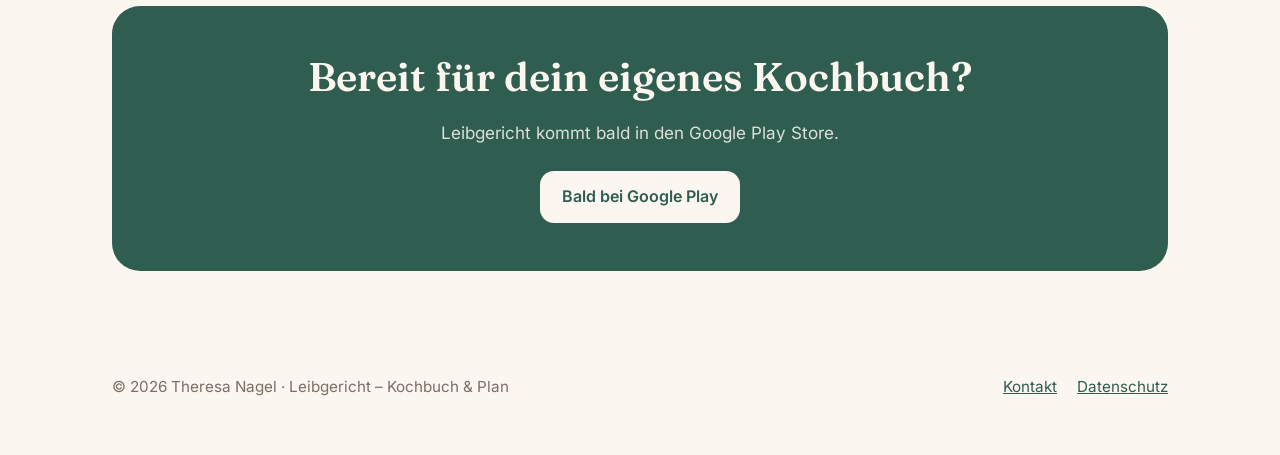
==== commit 8d51990a: "feat(site): replace screenshot placeholders with app screenshots Co-Authored-By: Claude Opus 5.5 <no" ====
--- a/index.html
+++ b/index.html
@@ -52,11 +52,7 @@
         </div>
         <div class="hero-visual">
           <figure class="device phone">
-            <!-- Platzhalter: durch <img src="assets/img/screenshots/kochbuch.png" alt="…"> ersetzen -->
-            <div class="screen placeholder" role="img" aria-label="Platzhalter für einen Screenshot des Kochbuchs">
-              <strong>Screenshot folgt</strong>
-              Kochbuch mit deinen Rezepten
-            </div>
+            <div class="screen"><img src="assets/img/screenshots/kochbuch.webp" alt="Kochbuch mit Rezepten, Suche und Filtern" width="600" height="1299"></div>
           </figure>
         </div>
       </div>
@@ -127,31 +123,30 @@
           <p>Gemacht für Handy und Tablet – auf dem Tablet stehen Rezeptliste und Rezept nebeneinander.</p>
         </div>
         <div class="gallery" role="list">
-          <!-- Platzhalter: jeweils durch <img src="assets/img/screenshots/…png" alt="…"> ersetzen -->
-          <figure class="device phone" role="listitem">
-            <div class="screen placeholder" role="img" aria-label="Platzhalter: Rezeptansicht"><strong>Screenshot folgt</strong>Rezept mit Portionen-Rechner</div>
+          <figure class="device phone" role="listitem">
+            <div class="screen"><img src="assets/img/screenshots/rezept.webp" alt="Rezeptansicht mit Zutaten und Portionen-Rechner" width="600" height="1299" loading="lazy"></div>
             <figcaption>Rezept mit Portionen-Rechner</figcaption>
           </figure>
           <figure class="device phone" role="listitem">
-            <div class="screen placeholder" role="img" aria-label="Platzhalter: Foto-Import"><strong>Screenshot folgt</strong>Rezept aus einem Screenshot erkannt</div>
-            <figcaption>Aus einem Screenshot erkannt</figcaption>
-          </figure>
-          <figure class="device phone" role="listitem">
-            <div class="screen placeholder" role="img" aria-label="Platzhalter: Wochenplan"><strong>Screenshot folgt</strong>Wochenplan</div>
+            <div class="screen"><img src="assets/img/screenshots/hinzufuegen.webp" alt="Rezept hinzufügen: selbst eintragen, Screenshot oder Foto, Link, Text oder Rezeptdatei" width="600" height="1299" loading="lazy"></div>
+            <figcaption>Rezepte von überall hinzufügen</figcaption>
+          </figure>
+          <figure class="device phone" role="listitem">
+            <div class="screen"><img src="assets/img/screenshots/plan.webp" alt="Wochenplan mit Gerichten für jeden Tag" width="600" height="1299" loading="lazy"></div>
             <figcaption>Wochenplan</figcaption>
           </figure>
           <figure class="device phone" role="listitem">
-            <div class="screen placeholder" role="img" aria-label="Platzhalter: Einkaufsliste"><strong>Screenshot folgt</strong>Einkaufsliste nach Laden sortiert</div>
+            <div class="screen"><img src="assets/img/screenshots/einkauf.webp" alt="Einkaufsliste, nach Supermarkt-Bereichen sortiert" width="600" height="1299" loading="lazy"></div>
             <figcaption>Einkaufsliste</figcaption>
           </figure>
           <figure class="device phone" role="listitem">
-            <div class="screen placeholder" role="img" aria-label="Platzhalter: Kochmodus"><strong>Screenshot folgt</strong>Kochmodus mit großer Schrift</div>
+            <div class="screen"><img src="assets/img/screenshots/kochmodus.webp" alt="Kochmodus mit einem Schritt in großer Schrift" width="600" height="1299" loading="lazy"></div>
             <figcaption>Kochmodus</figcaption>
           </figure>
         </div>
         <div class="tablet-showcase">
           <figure class="device tablet">
-            <div class="screen placeholder" role="img" aria-label="Platzhalter: Tablet-Ansicht"><strong>Screenshot folgt</strong>Tablet: Rezeptliste und Rezept nebeneinander</div>
+            <div class="screen"><img src="assets/img/screenshots/tablet.webp" alt="Tablet-Ansicht: Rezeptliste und Rezept nebeneinander" width="1600" height="1000" loading="lazy"></div>
             <figcaption>Auf dem Tablet</figcaption>
           </figure>
         </div>
--- a/assets/styles.css
+++ b/assets/styles.css
@@ -101,7 +101,7 @@
 .device.phone .screen { width: min(280px, 72vw); aspect-ratio: 9 / 19.5; }
 .device.tablet { width: min(760px, 100%); }
 .device.tablet .screen { width: 100%; aspect-ratio: 16 / 10; border-radius: 24px; }
-.device img { width: 100%; height: 100%; object-fit: cover; }
+.device img { display: block; width: 100%; height: 100%; object-fit: cover; object-position: top; }
 .placeholder { display: flex; flex-direction: column; align-items: center; justify-content: center; gap: 10px; text-align: center; padding: 24px; color: var(--text-muted); background: repeating-linear-gradient(135deg, var(--surface-muted) 0 12px, var(--surface) 12px 24px); font-size: 0.95rem; }
 .placeholder strong { color: var(--text); font-family: 'Fraunces', Georgia, serif; font-size: 1.15rem; font-weight: 600; }
 .device figcaption { text-align: center; margin-top: 14px; color: var(--text-muted); font-size: 0.95rem; }
